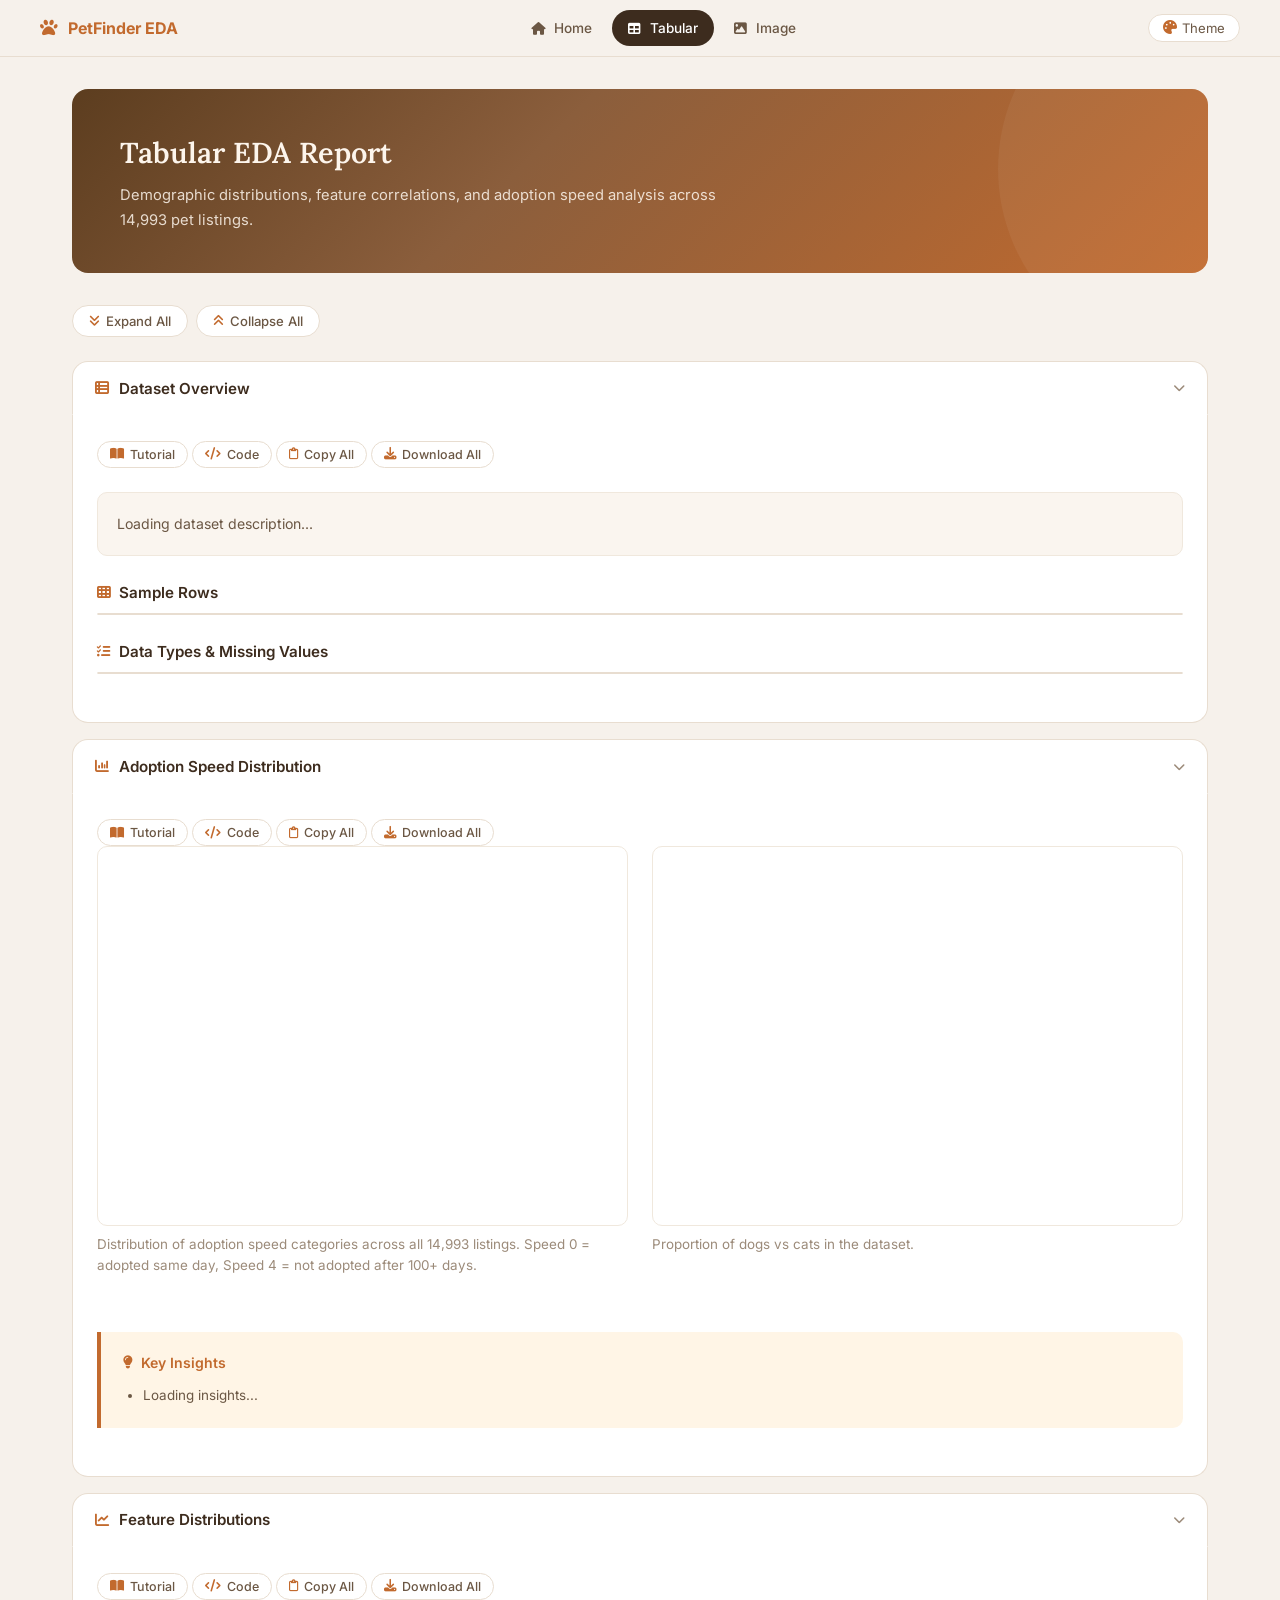
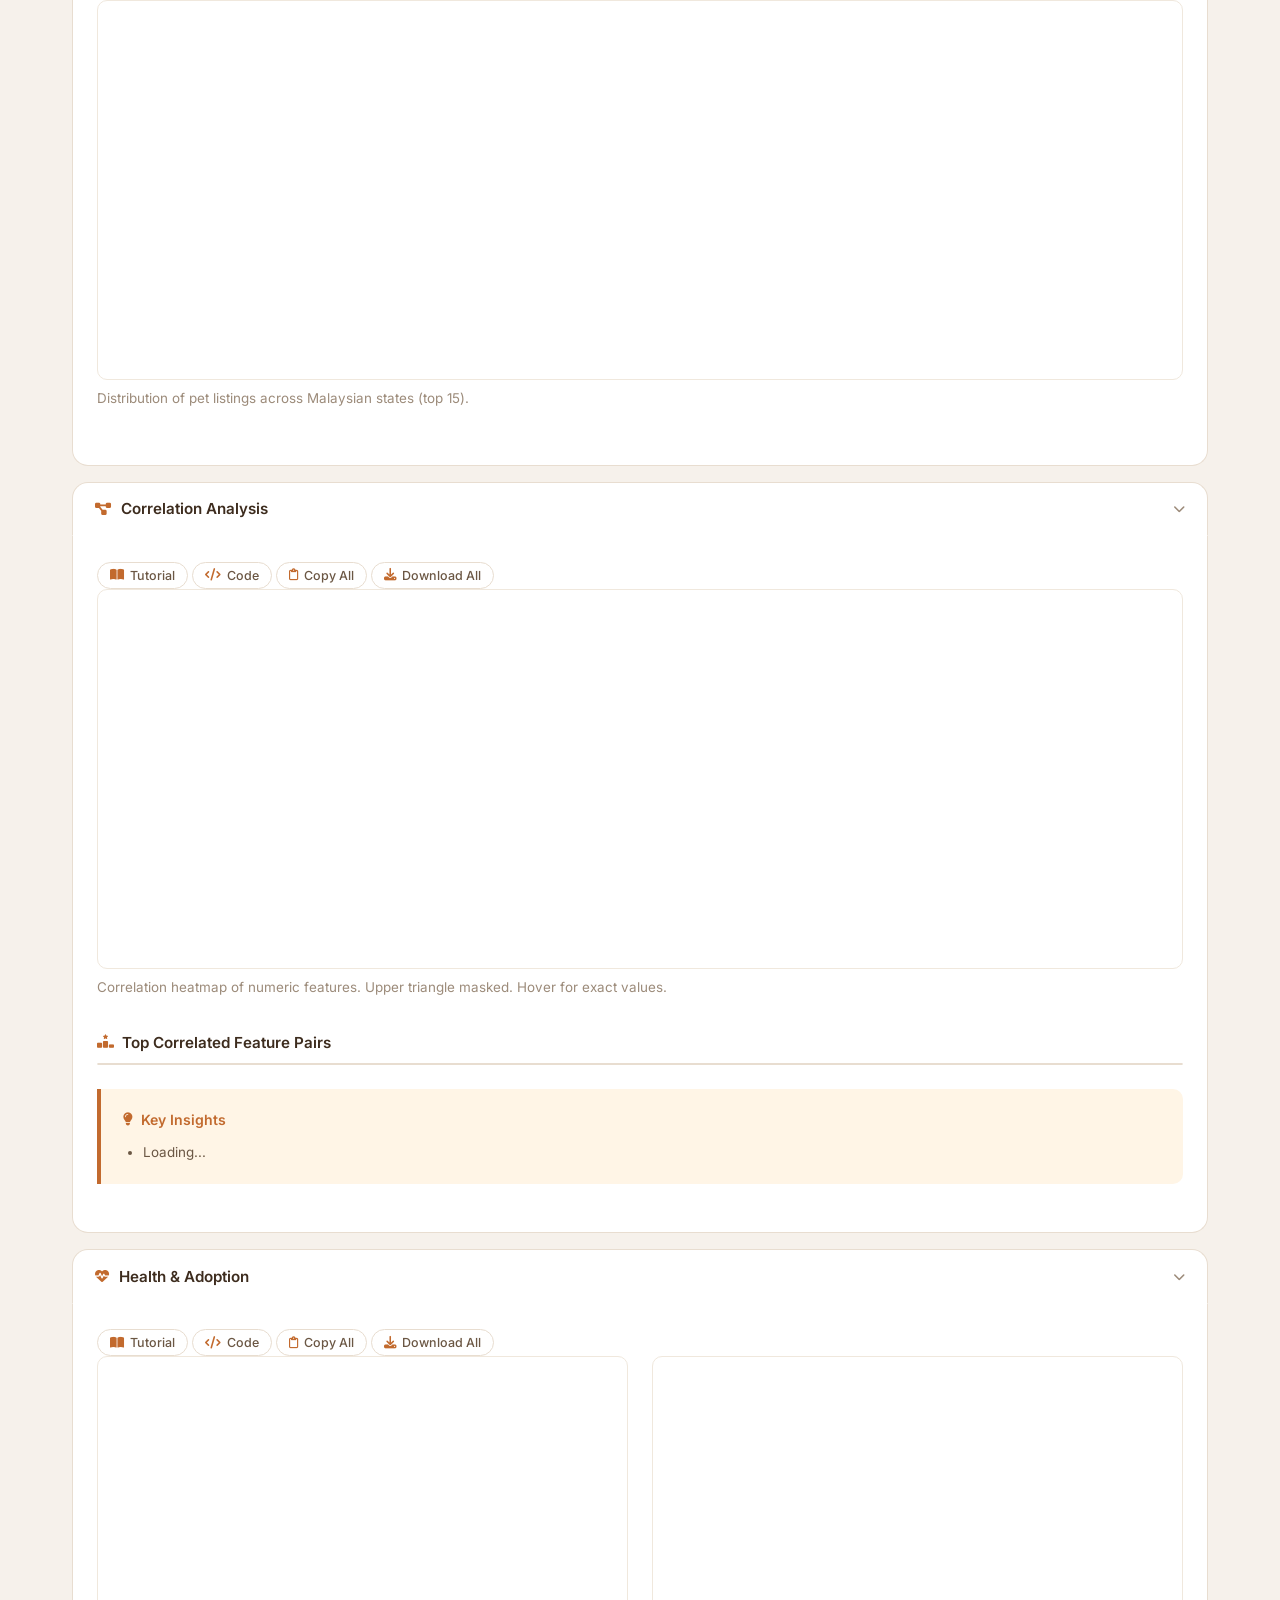
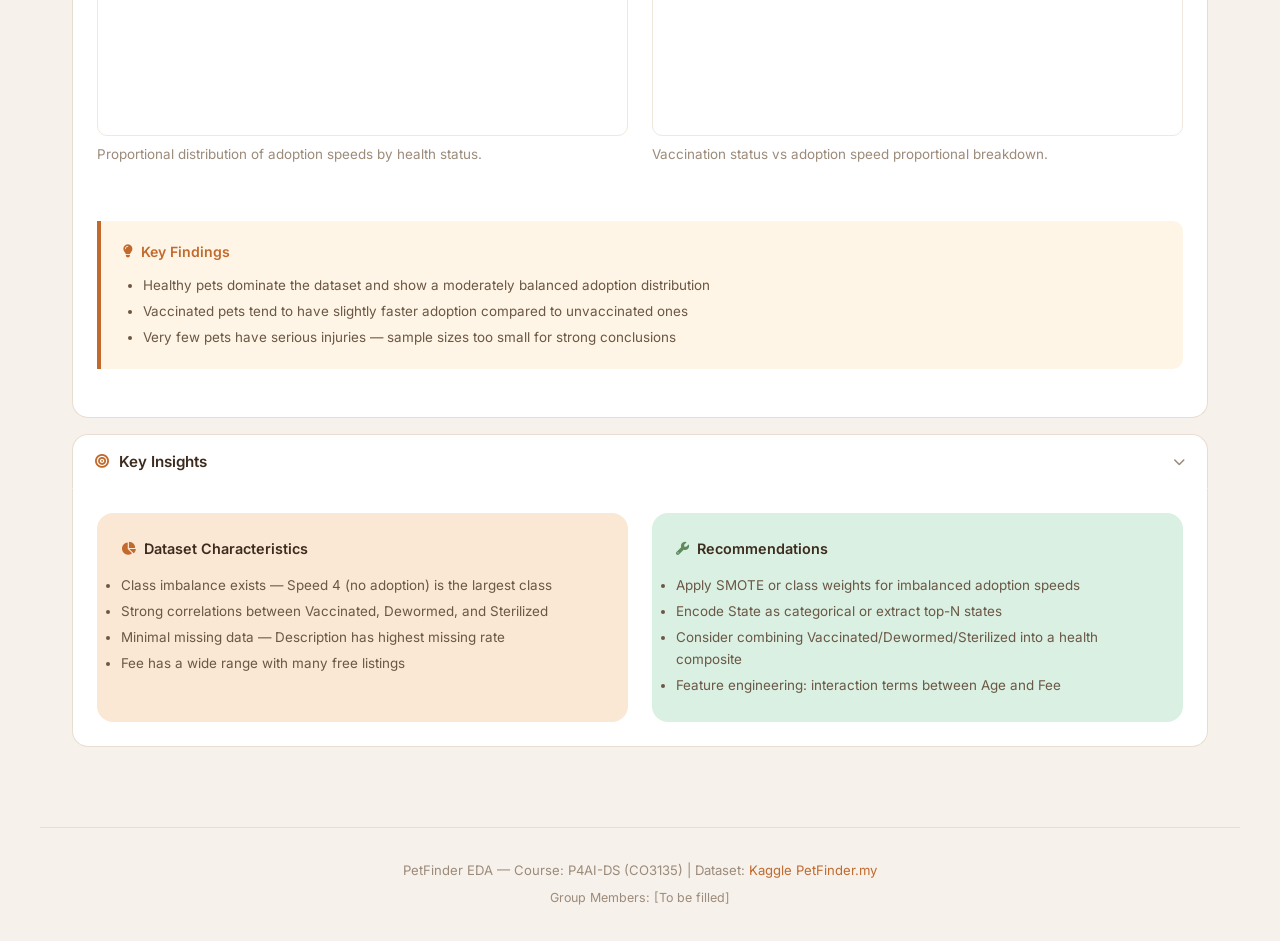
==== ui/tabular.html @ 9ffee549 "feat: build ui & eda images" ====
<!DOCTYPE html>
<html lang="en">
<head>
    <meta charset="UTF-8">
    <meta name="viewport" content="width=device-width, initial-scale=1.0">
    <title>Tabular EDA — PetFinder Analysis</title>
    <meta name="description" content="Tabular exploratory data analysis of PetFinder adoption prediction dataset.">
    <link rel="stylesheet" href="https://cdnjs.cloudflare.com/ajax/libs/font-awesome/6.5.1/css/all.min.css">
    <link rel="stylesheet" href="style.css">
    <script src="https://cdn.plot.ly/plotly-2.27.0.min.js"></script>
</head>
<body>

<nav class="site-nav"><div class="nav-inner">
    <a href="index.html" class="nav-brand"><i class="fa-solid fa-paw"></i> PetFinder EDA</a>
    <div class="nav-links">
        <a href="index.html"><i class="fa-solid fa-house"></i> Home</a>
        <a href="tabular.html"><i class="fa-solid fa-table"></i> Tabular</a>
        <a href="image.html"><i class="fa-solid fa-image"></i> Image</a>
    </div>
    <div class="nav-actions">
        <button class="theme-toggle" onclick="document.body.classList.toggle('dark')"><i class="fa-solid fa-palette"></i> Theme</button>
    </div>
</div></nav>

<div class="page-container">
    <section class="hero"><h1>Tabular EDA Report</h1><p>Demographic distributions, feature correlations, and adoption speed analysis across 14,993 pet listings.</p></section>
    <div class="page-controls">
        <button class="btn" onclick="expandAll()"><i class="fa-solid fa-angles-down"></i> Expand All</button>
        <button class="btn" onclick="collapseAll()"><i class="fa-solid fa-angles-up"></i> Collapse All</button>
    </div>

    <!-- S1: Dataset Overview -->
    <div class="eda-section" id="section-overview">
        <div class="section-header" onclick="toggleSection(this)">
            <h2><i class="fa-solid fa-table-list"></i> Dataset Overview</h2><span class="collapse-icon"><i class="fa-solid fa-chevron-down"></i></span>
        </div>
        <div class="section-body">
            <div class="section-toolbar">
                <button class="btn btn-sm" onclick="showTutorial(event,'overview')"><i class="fa-solid fa-book-open"></i> Tutorial</button>
                <button class="btn btn-sm" onclick="showCode(event,'overview')"><i class="fa-solid fa-code"></i> Code</button>
                <button class="btn btn-sm" onclick="copyAll(event,'section-overview')"><i class="fa-regular fa-clipboard"></i> Copy All</button>
                <button class="btn btn-sm" onclick="downloadAll(event,'section-overview')"><i class="fa-solid fa-download"></i> Download All</button>
            </div>
            <div id="overview-stats" class="stats-grid"></div>
            <div class="desc-box" id="overview-desc">Loading dataset description...</div>
            <h3 class="section-title-inline"><i class="fa-solid fa-table-cells"></i> Sample Rows</h3>
            <div class="data-table-wrap"><table class="data-table" id="sample-table"></table></div>
            <h3 class="section-title-inline"><i class="fa-solid fa-list-check"></i> Data Types &amp; Missing Values</h3>
            <div class="data-table-wrap"><table class="data-table" id="dtypes-table"></table></div>
        </div>
    </div>

    <!-- S2: Adoption Speed Distribution -->
    <div class="eda-section" id="section-adoption">
        <div class="section-header" onclick="toggleSection(this)">
            <h2><i class="fa-solid fa-chart-column"></i> Adoption Speed Distribution</h2><span class="collapse-icon"><i class="fa-solid fa-chevron-down"></i></span>
        </div>
        <div class="section-body">
            <div class="section-toolbar">
                <button class="btn btn-sm" onclick="showTutorial(event,'adoption')"><i class="fa-solid fa-book-open"></i> Tutorial</button>
                <button class="btn btn-sm" onclick="showCode(event,'adoption')"><i class="fa-solid fa-code"></i> Code</button>
                <button class="btn btn-sm" onclick="copyAll(event,'section-adoption')"><i class="fa-regular fa-clipboard"></i> Copy All</button>
                <button class="btn btn-sm" onclick="downloadAll(event,'section-adoption')"><i class="fa-solid fa-download"></i> Download All</button>
            </div>
            <div class="charts-row">
                <div class="chart-container"><div class="chart-box" id="chart-adoption-bar"></div>
                    <p class="chart-description">Distribution of adoption speed categories across all 14,993 listings. Speed 0 = adopted same day, Speed 4 = not adopted after 100+ days.</p></div>
                <div class="chart-container"><div class="chart-box" id="chart-type-pie"></div>
                    <p class="chart-description">Proportion of dogs vs cats in the dataset.</p></div>
            </div>
            <div class="balance-grid" id="balance-cards"></div>
            <div class="insight-box"><h4><i class="fa-solid fa-lightbulb"></i> Key Insights</h4>
                <ul id="adoption-insights"><li>Loading insights...</li></ul>
            </div>
        </div>
    </div>

    <!-- S3: Feature Distributions -->
    <div class="eda-section" id="section-features">
        <div class="section-header" onclick="toggleSection(this)">
            <h2><i class="fa-solid fa-chart-line"></i> Feature Distributions</h2><span class="collapse-icon"><i class="fa-solid fa-chevron-down"></i></span>
        </div>
        <div class="section-body">
            <div class="section-toolbar">
                <button class="btn btn-sm" onclick="showTutorial(event,'features')"><i class="fa-solid fa-book-open"></i> Tutorial</button>
                <button class="btn btn-sm" onclick="showCode(event,'features')"><i class="fa-solid fa-code"></i> Code</button>
                <button class="btn btn-sm" onclick="copyAll(event,'section-features')"><i class="fa-regular fa-clipboard"></i> Copy All</button>
                <button class="btn btn-sm" onclick="downloadAll(event,'section-features')"><i class="fa-solid fa-download"></i> Download All</button>
            </div>
            <div class="charts-row" id="demographics-charts"></div>
            <div class="charts-row" id="age-fee-charts"></div>
            <div class="chart-container"><div class="chart-box" id="chart-state"></div>
                <p class="chart-description">Distribution of pet listings across Malaysian states (top 15).</p></div>
        </div>
    </div>

    <!-- S4: Correlation Analysis -->
    <div class="eda-section" id="section-correlation">
        <div class="section-header" onclick="toggleSection(this)">
            <h2><i class="fa-solid fa-diagram-project"></i> Correlation Analysis</h2><span class="collapse-icon"><i class="fa-solid fa-chevron-down"></i></span>
        </div>
        <div class="section-body">
            <div class="section-toolbar">
                <button class="btn btn-sm" onclick="showTutorial(event,'correlation')"><i class="fa-solid fa-book-open"></i> Tutorial</button>
                <button class="btn btn-sm" onclick="showCode(event,'correlation')"><i class="fa-solid fa-code"></i> Code</button>
                <button class="btn btn-sm" onclick="copyAll(event,'section-correlation')"><i class="fa-regular fa-clipboard"></i> Copy All</button>
                <button class="btn btn-sm" onclick="downloadAll(event,'section-correlation')"><i class="fa-solid fa-download"></i> Download All</button>
            </div>
            <div class="chart-container"><div class="chart-box" id="chart-corr"></div>
                <p class="chart-description">Correlation heatmap of numeric features. Upper triangle masked. Hover for exact values.</p></div>
            <h3 class="section-title-inline"><i class="fa-solid fa-ranking-star"></i> Top Correlated Feature Pairs</h3>
            <div class="data-table-wrap"><table class="data-table" id="corr-pairs-table"></table></div>
            <div class="insight-box"><h4><i class="fa-solid fa-lightbulb"></i> Key Insights</h4>
                <ul id="corr-insights"><li>Loading...</li></ul>
            </div>
        </div>
    </div>

    <!-- S5: Health & Adoption -->
    <div class="eda-section" id="section-health">
        <div class="section-header" onclick="toggleSection(this)">
            <h2><i class="fa-solid fa-heart-pulse"></i> Health &amp; Adoption</h2><span class="collapse-icon"><i class="fa-solid fa-chevron-down"></i></span>
        </div>
        <div class="section-body">
            <div class="section-toolbar">
                <button class="btn btn-sm" onclick="showTutorial(event,'health')"><i class="fa-solid fa-book-open"></i> Tutorial</button>
                <button class="btn btn-sm" onclick="showCode(event,'health')"><i class="fa-solid fa-code"></i> Code</button>
                <button class="btn btn-sm" onclick="copyAll(event,'section-health')"><i class="fa-regular fa-clipboard"></i> Copy All</button>
                <button class="btn btn-sm" onclick="downloadAll(event,'section-health')"><i class="fa-solid fa-download"></i> Download All</button>
            </div>
            <div class="charts-row">
                <div class="chart-container"><div class="chart-box" id="chart-health"></div>
                    <p class="chart-description">Proportional distribution of adoption speeds by health status.</p></div>
                <div class="chart-container"><div class="chart-box" id="chart-vacc"></div>
                    <p class="chart-description">Vaccination status vs adoption speed proportional breakdown.</p></div>
            </div>
            <div class="insight-box"><h4><i class="fa-solid fa-lightbulb"></i> Key Findings</h4>
                <ul>
                    <li>Healthy pets dominate the dataset and show a moderately balanced adoption distribution</li>
                    <li>Vaccinated pets tend to have slightly faster adoption compared to unvaccinated ones</li>
                    <li>Very few pets have serious injuries — sample sizes too small for strong conclusions</li>
                </ul>
            </div>
        </div>
    </div>

    <!-- S6: Key Insights Summary -->
    <div class="eda-section" id="section-tab-summary">
        <div class="section-header" onclick="toggleSection(this)">
            <h2><i class="fa-solid fa-bullseye"></i> Key Insights</h2><span class="collapse-icon"><i class="fa-solid fa-chevron-down"></i></span>
        </div>
        <div class="section-body">
            <div class="summary-grid">
                <div class="summary-card">
                    <h4><i class="fa-solid fa-chart-pie"></i> Dataset Characteristics</h4>
                    <ul>
                        <li>Class imbalance exists — Speed 4 (no adoption) is the largest class</li>
                        <li>Strong correlations between Vaccinated, Dewormed, and Sterilized</li>
                        <li>Minimal missing data — Description has highest missing rate</li>
                        <li>Fee has a wide range with many free listings</li>
                    </ul>
                </div>
                <div class="summary-card green">
                    <h4><i class="fa-solid fa-wrench"></i> Recommendations</h4>
                    <ul>
                        <li>Apply SMOTE or class weights for imbalanced adoption speeds</li>
                        <li>Encode State as categorical or extract top-N states</li>
                        <li>Consider combining Vaccinated/Dewormed/Sterilized into a health composite</li>
                        <li>Feature engineering: interaction terms between Age and Fee</li>
                    </ul>
                </div>
            </div>
        </div>
    </div>
</div>

<footer class="site-footer">
    <p>PetFinder EDA — Course: P4AI-DS (CO3135) | Dataset: <a href="https://www.kaggle.com/c/petfinder-adoption-prediction" target="_blank">Kaggle PetFinder.my</a></p>
    <p class="footer-members">Group Members: [To be filled]</p>
</footer>

<script src="script.js"></script>
<script src="tabular.js"></script>
</body>
</html>
---- ui/style.css ----
/* ═══════════════════════════════════════════════════════ */
/*  P4AI-DS EDA Dashboard — Pastel Scientific Theme        */
/*  Inspired by modern education UI · Soft · Warm          */
/* ═══════════════════════════════════════════════════════ */

@import url('https://fonts.googleapis.com/css2?family=Inter:wght@300;400;500;600;700&family=JetBrains+Mono:wght@400;500&family=Lora:ital,wght@0,400;0,600;1,400&display=swap');

:root {
    /* Pastel cards (from reference) */
    --card-pink: #F8E4E4;
    --card-peach: #FAE8D4;
    --card-mint: #D9F0E3;
    --card-lavender: #E5E0F5;
    --card-cream: #FFF5E6;
    --card-sky: #DDE9F6;

    /* Primary warm accent */
    --primary: #C26A2E;
    --primary-light: #D98A4E;
    --primary-pale: #F2DCC8;
    --primary-dark: #9E5420;

    /* Accent tones */
    --accent-green: #5E8A5C;
    --accent-rose: #C7727A;
    --accent-amber: #B8942F;
    --accent-blue: #6886A5;

    /* Surfaces */
    --bg: #F6F1EB;
    --surface: #FFFFFF;
    --surface-warm: #FAF5EF;
    --border: #E8DDD0;
    --border-light: #F0E8DD;

    /* Text */
    --text: #3D2C1E;
    --text-secondary: #6B5744;
    --text-muted: #9C8B7A;

    /* Shadows */
    --shadow-sm: 0 1px 3px rgba(61,44,30,0.05);
    --shadow-md: 0 4px 12px rgba(61,44,30,0.07);
    --shadow-lg: 0 12px 28px rgba(61,44,30,0.10);

    /* Misc */
    --radius: 16px;
    --radius-sm: 10px;
    --font-sans: 'Inter', -apple-system, BlinkMacSystemFont, sans-serif;
    --font-serif: 'Lora', Georgia, 'Times New Roman', serif;
    --font-mono: 'JetBrains Mono', 'Fira Code', monospace;
    --transition: 0.25s cubic-bezier(0.4, 0, 0.2, 1);
}

*, *::before, *::after { box-sizing: border-box; margin: 0; padding: 0; }
html { scroll-behavior: smooth; }
body {
    font-family: var(--font-sans);
    background: var(--bg);
    color: var(--text);
    line-height: 1.65;
    -webkit-font-smoothing: antialiased;
}

/* ── Nav ─────────────────────────────────────────────── */
.site-nav {
    position: sticky; top: 0; z-index: 100;
    background: rgba(246,241,235,0.92);
    backdrop-filter: blur(14px);
    border-bottom: 1px solid var(--border);
    padding: 0 2rem;
}
.nav-inner {
    max-width: 1200px; margin: 0 auto;
    display: flex; align-items: center; justify-content: space-between;
    height: 56px;
}
.nav-brand {
    display: flex; align-items: center; gap: 10px;
    font-weight: 700; font-size: 1rem; color: var(--primary);
    text-decoration: none;
}
.nav-brand i { font-size: 1.1rem; }
.nav-links { display: flex; gap: 4px; }
.nav-links a {
    padding: 7px 16px; border-radius: 24px;
    text-decoration: none; font-weight: 500; font-size: 0.85rem;
    color: var(--text-secondary); transition: var(--transition);
}
.nav-links a:hover { background: var(--surface-warm); color: var(--primary); }
.nav-links a.active { background: var(--text); color: #fff; }
.nav-links a i { margin-right: 5px; font-size: 0.8rem; }
.nav-actions { display: flex; gap: 8px; }

.theme-toggle {
    background: var(--surface); border: 1px solid var(--border);
    border-radius: 24px; padding: 5px 14px;
    cursor: pointer; font-size: 0.82rem; font-family: var(--font-sans);
    color: var(--text-secondary); transition: var(--transition);
    display: inline-flex; align-items: center; gap: 5px;
}
.theme-toggle:hover { border-color: var(--primary); color: var(--primary); }
.theme-toggle i { color: var(--primary); font-size: 0.85rem; }

/* ── Page ────────────────────────────────────────────── */
.page-container { max-width: 1200px; margin: 0 auto; padding: 2rem; }

/* ── Hero ────────────────────────────────────────────── */
.hero {
    background: linear-gradient(135deg, #5C3D1F 0%, #8B5E3C 40%, #C26A2E 100%);
    border-radius: var(--radius);
    padding: 2.5rem 3rem;
    color: #FDF5EC;
    margin-bottom: 2rem;
    position: relative; overflow: hidden;
}
.hero::before {
    content: ''; position: absolute; top: -60%; right: -15%;
    width: 380px; height: 380px; border-radius: 50%;
    background: rgba(255,255,255,0.05);
}
.hero h1 {
    font-family: var(--font-serif); font-size: 1.8rem; font-weight: 600;
    margin-bottom: 0.4rem; position: relative; z-index: 1;
}
.hero p {
    font-size: 0.92rem; opacity: 0.85; max-width: 640px;
    position: relative; z-index: 1; line-height: 1.7;
}

/* ── Controls ────────────────────────────────────────── */
.page-controls { display: flex; gap: 8px; margin-bottom: 1.5rem; flex-wrap: wrap; }
.btn {
    display: inline-flex; align-items: center; gap: 6px;
    padding: 7px 16px; border-radius: 24px;
    border: 1px solid var(--border); background: var(--surface);
    font-family: var(--font-sans); font-size: 0.82rem; font-weight: 500;
    color: var(--text-secondary); cursor: pointer; transition: var(--transition);
}
.btn:hover { border-color: var(--primary); color: var(--primary); }
.btn i { font-size: 0.78rem; color: var(--primary); }
.btn-sm { padding: 5px 12px; font-size: 0.78rem; }

/* ── Stat Cards (pastel) ─────────────────────────────── */
.stats-grid {
    display: grid;
    grid-template-columns: repeat(auto-fit, minmax(200px, 1fr));
    gap: 1rem; margin-bottom: 1.5rem;
}
.stat-card {
    border-radius: var(--radius); padding: 1.4rem;
    position: relative; overflow: hidden;
    border: 1px solid transparent;
}
.stat-card .stat-label { font-size: 0.78rem; font-weight: 600; margin-bottom: 4px; opacity: 0.7; }
.stat-card .stat-value { font-size: 1.55rem; font-weight: 700; font-family: var(--font-mono); }
.stat-card .stat-sub { font-size: 0.75rem; opacity: 0.6; margin-top: 3px; }

.stat-orange  { background: var(--card-peach); color: #7A4A1E; }
.stat-brown   { background: var(--card-pink); color: #6B3434; }
.stat-green   { background: var(--card-mint); color: #2D5A2B; }
.stat-amber   { background: var(--card-cream); color: #6B5A1E; }
.stat-blue    { background: var(--card-sky); color: #2D4A6B; }
.stat-red     { background: var(--card-pink); color: #6B3434; }

/* ── Collapsible Sections ────────────────────────────── */
.eda-section { margin-bottom: 1rem; }
.section-header {
    background: var(--surface);
    border: 1px solid var(--border);
    color: var(--text);
    padding: 0.85rem 1.4rem;
    border-radius: var(--radius);
    cursor: pointer;
    display: flex; align-items: center; justify-content: space-between;
    user-select: none; transition: var(--transition);
}
.section-header:hover { box-shadow: var(--shadow-sm); }
.section-header:not(.collapsed) {
    border-radius: var(--radius) var(--radius) 0 0;
    border-bottom-color: transparent;
}
.section-header h2 {
    font-family: var(--font-sans); font-size: 0.95rem; font-weight: 600;
    display: flex; align-items: center; gap: 10px;
}
.section-header h2 i { font-size: 0.88rem; color: var(--primary); }
.collapse-icon { font-size: 0.75rem; color: var(--text-muted); transition: transform 0.3s ease; }
.section-header.collapsed .collapse-icon { transform: rotate(-90deg); }

.section-body {
    background: var(--surface);
    border: 1px solid var(--border);
    border-top: none;
    border-radius: 0 0 var(--radius) var(--radius);
    padding: 1.5rem;
}
.section-body.collapsed { display: none; }

/* ── Chart Containers ────────────────────────────────── */
.chart-container { margin-bottom: 1.5rem; }
.chart-box {
    background: var(--surface); border: 1px solid var(--border-light);
    border-radius: var(--radius-sm); padding: 0.5rem;
    min-height: 380px; overflow: visible;
}
.chart-description {
    font-size: 0.84rem; color: var(--text-muted);
    padding: 0.5rem 0; line-height: 1.55;
}
.charts-row {
    display: grid;
    grid-template-columns: repeat(auto-fit, minmax(380px, 1fr));
    gap: 1.5rem;
}

/* ── Cards ───────────────────────────────────────────── */
.reports-grid {
    display: grid;
    grid-template-columns: repeat(auto-fit, minmax(340px, 1fr));
    gap: 1.5rem; margin-bottom: 2rem;
}
.report-card {
    background: var(--surface); border: 1px solid var(--border);
    border-radius: var(--radius); padding: 1.8rem;
    box-shadow: var(--shadow-sm); transition: var(--transition);
    display: flex; flex-direction: column;
}
.report-card:hover { box-shadow: var(--shadow-lg); transform: translateY(-2px); }
.report-card .badge {
    display: inline-flex; align-items: center; gap: 5px;
    padding: 4px 12px; border-radius: 20px;
    font-size: 0.73rem; font-weight: 600;
    margin-bottom: 0.75rem; width: fit-content;
}
.badge-tabular { background: var(--card-peach); color: #7A4A1E; }
.badge-image { background: var(--card-mint); color: #2D5A2B; }
.report-card h3 { font-family: var(--font-serif); font-size: 1.1rem; margin-bottom: 0.5rem; }
.report-card p { color: var(--text-secondary); font-size: 0.86rem; margin-bottom: 1rem; flex: 1; }
.report-card ul { list-style: none; margin-bottom: 1.5rem; padding: 0; }
.report-card li { padding: 3px 0; font-size: 0.82rem; color: var(--text-secondary); }
.report-card li::before { content: '\f00c'; font-family: 'Font Awesome 6 Free'; font-weight: 900; margin-right: 8px; color: var(--accent-green); font-size: 0.72rem; }
.btn-report {
    display: inline-flex; align-items: center; gap: 6px;
    padding: 9px 20px; border: none; border-radius: 24px;
    background: var(--text); color: #fff;
    font-family: var(--font-sans); font-weight: 600; font-size: 0.86rem;
    cursor: pointer; transition: var(--transition); text-decoration:none; width:fit-content;
}
.btn-report:hover { background: var(--primary); transform: translateX(3px); }
.btn-report i { font-size: 0.8rem; }

/* ── Insight Box ─────────────────────────────────────── */
.insight-box {
    background: var(--card-cream);
    border-left: 4px solid var(--primary);
    border-radius: 0 var(--radius-sm) var(--radius-sm) 0;
    padding: 1.2rem 1.4rem;
    margin: 1.5rem 0;
}
.insight-box h4 {
    font-size: 0.88rem; font-weight: 600;
    color: var(--primary); margin-bottom: 0.5rem;
    display: flex; align-items: center; gap: 8px;
}
.insight-box h4 i { font-size: 0.82rem; }
.insight-box ul { padding-left: 1.2rem; }
.insight-box li { font-size: 0.84rem; color: var(--text-secondary); padding: 2px 0; }

/* ── Desc Box ────────────────────────────────────────── */
.desc-box {
    background: var(--surface-warm); border-radius: var(--radius-sm);
    padding: 1.2rem; margin-bottom: 1.5rem;
    font-size: 0.88rem; color: var(--text-secondary); line-height: 1.7;
    border: 1px solid var(--border-light);
}

/* ── Tables ──────────────────────────────────────────── */
.data-table-wrap {
    overflow-x: auto; margin-bottom: 1.5rem;
    border-radius: var(--radius-sm); border: 1px solid var(--border);
}
.data-table { width: 100%; border-collapse: collapse; font-size: 0.82rem; }
.data-table th {
    background: var(--surface-warm); padding: 9px 13px;
    text-align: left; font-weight: 600; color: var(--text-secondary);
    border-bottom: 2px solid var(--border); white-space: nowrap;
}
.data-table td { padding: 7px 13px; border-bottom: 1px solid var(--border-light); }
.data-table tr:hover td { background: var(--surface-warm); }
.data-table .num { font-family: var(--font-mono); text-align: right; }

/* ── Balance Cards ───────────────────────────────────── */
.balance-grid {
    display: grid; grid-template-columns: repeat(auto-fit, minmax(170px, 1fr));
    gap: 0.8rem; margin-bottom: 1.5rem;
}
.balance-card {
    background: var(--surface-warm); border: 1px solid var(--border);
    border-radius: var(--radius-sm); padding: 1rem; text-align: center;
}
.balance-card .label { font-size: 0.78rem; color: var(--text-muted); margin-bottom: 3px; }
.balance-card .value { font-size: 1.15rem; font-weight: 700; font-family: var(--font-mono); }
.balance-card .warning { color: var(--accent-rose); }

/* ── Image Gallery ───────────────────────────────────── */
.gallery-controls {
    display: flex; gap: 8px; margin-bottom: 1rem; flex-wrap: wrap; align-items: center;
}
.gallery-tabs {
    display: flex; gap: 4px; flex-wrap: wrap;
}
.gallery-tab {
    padding: 6px 16px; border-radius: 24px;
    border: 1px solid var(--border); background: var(--surface);
    font-family: var(--font-sans); font-size: 0.82rem; font-weight: 500;
    color: var(--text-secondary); cursor: pointer; transition: var(--transition);
}
.gallery-tab:hover { border-color: var(--primary); color: var(--primary); }
.gallery-tab.active { background: var(--text); color: #fff; border-color: var(--text); }
.gallery-tab.type-tab.active { background: var(--primary); border-color: var(--primary); }

.gallery-limit {
    margin-left: auto; display: flex; gap: 4px; align-items: center;
    font-size: 0.82rem; color: var(--text-muted);
}
.gallery-limit select {
    padding: 5px 10px; border-radius: 8px; border: 1px solid var(--border);
    font-family: var(--font-sans); font-size: 0.82rem; background: var(--surface);
    cursor: pointer;
}

.image-grid {
    display: grid; grid-template-columns: repeat(auto-fill, minmax(135px, 1fr));
    gap: 8px; margin-bottom: 1.5rem;
}
.image-grid > div { position: relative; }
.image-grid img {
    width: 100%; height: 135px; object-fit: cover;
    border-radius: var(--radius-sm); border: 1px solid var(--border);
    transition: var(--transition);
}
.image-grid img:hover { transform: scale(1.03); box-shadow: var(--shadow-md); }
.image-grid .img-label {
    font-size: 0.7rem; text-align: center; color: var(--text-muted);
    margin-top: 3px; white-space: nowrap; overflow: hidden; text-overflow: ellipsis;
}
.image-grid .speed-badge {
    position: absolute; top: 6px; right: 6px;
    padding: 2px 7px; border-radius: 10px;
    font-size: 0.65rem; font-weight: 600; color: #fff;
}
.speed-0 { background: #009ADE; }
.speed-1 { background: #00CD6C; }
.speed-2 { background: #FFC61E; color: #3D2C1E; }
.speed-3 { background: #F28522; }
.speed-4 { background: #FF1F5B; }

/* Color Swatches */
.color-swatch { width: 28px; height: 28px; border-radius: 6px; border: 1px solid var(--border); }
.speed-row-label {
    font-weight: 600; font-size: 0.85rem;
    padding: 5px 0; color: var(--text);
    border-bottom: 1px solid var(--border-light);
    margin-bottom: 6px;
}

/* ── About Box ───────────────────────────────────────── */
.about-box {
    background: var(--surface); border: 1px solid var(--border);
    border-radius: var(--radius); padding: 1.8rem;
    margin-bottom: 2rem; box-shadow: var(--shadow-sm);
}
.about-box h2 {
    font-family: var(--font-serif); font-size: 1.15rem;
    margin-bottom: 0.5rem; color: var(--text);
    display: flex; align-items: center; gap: 8px;
}
.about-box h2 i { color: var(--primary); font-size: 1rem; }
.about-box p { color: var(--text-secondary); line-height: 1.7; font-size: 0.9rem; }

/* ── Summary Cards ───────────────────────────────────── */
.summary-grid {
    display: grid; grid-template-columns: repeat(auto-fit, minmax(280px, 1fr));
    gap: 1.5rem;
}
.summary-card {
    background: var(--card-peach); border: none;
    border-radius: var(--radius); padding: 1.5rem;
}
.summary-card.green { background: var(--card-mint); }
.summary-card h4 {
    font-size: 0.9rem; font-weight: 600;
    margin-bottom: 0.7rem; color: var(--text);
    display: flex; align-items: center; gap: 8px;
}
.summary-card h4 i { color: var(--primary); font-size: 0.82rem; }
.summary-card.green h4 i { color: var(--accent-green); }
.summary-card li { font-size: 0.84rem; color: var(--text-secondary); padding: 2px 0; }

.section-title-inline {
    font-family: var(--font-sans); font-size: 0.95rem; font-weight: 600;
    margin: 1rem 0 0.5rem; color: var(--text);
    display: flex; align-items: center; gap: 8px;
}
.section-title-inline i { color: var(--primary); font-size: 0.85rem; }

/* ── Footer ──────────────────────────────────────────── */
.site-footer {
    max-width: 1200px; margin: 2rem auto 0; padding: 2rem;
    border-top: 1px solid var(--border); text-align: center;
    font-size: 0.82rem; color: var(--text-muted);
}
.site-footer a { color: var(--primary); text-decoration: none; }
.footer-members { margin-top: 0.4rem; font-size: 0.78rem; }

/* ── Modal ───────────────────────────────────────────── */
.modal-overlay {
    display: none; position: fixed; inset: 0;
    background: rgba(61,44,30,0.45); z-index: 200;
    align-items: center; justify-content: center;
}
.modal-overlay.active { display: flex; }
.modal-content {
    background: var(--surface); border-radius: var(--radius);
    padding: 2rem; max-width: 700px; width: 90%;
    max-height: 80vh; overflow-y: auto; box-shadow: var(--shadow-lg);
}
.modal-content h3 { font-family: var(--font-serif); margin-bottom: 1rem; }
.modal-close {
    float: right; background: none; border: none;
    font-size: 1.4rem; cursor: pointer; color: var(--text-muted);
}

/* ── Plotly overrides ────────────────────────────────── */
.js-plotly-plot .plotly .modebar { top: 4px !important; right: 4px !important; }

/* ── Responsive ──────────────────────────────────────── */
@media (max-width: 768px) {
    .page-container { padding: 1rem; }
    .hero { padding: 2rem 1.5rem; }
    .hero h1 { font-size: 1.3rem; }
    .charts-row { grid-template-columns: 1fr; }
    .reports-grid { grid-template-columns: 1fr; }
    .stats-grid { grid-template-columns: repeat(2, 1fr); }
    .nav-links { display: none; }
}

/* ── Animations ──────────────────────────────────────── */
@keyframes fadeInUp {
    from { opacity: 0; transform: translateY(10px); }
    to { opacity: 1; transform: translateY(0); }
}
.eda-section { animation: fadeInUp 0.3s ease forwards; }
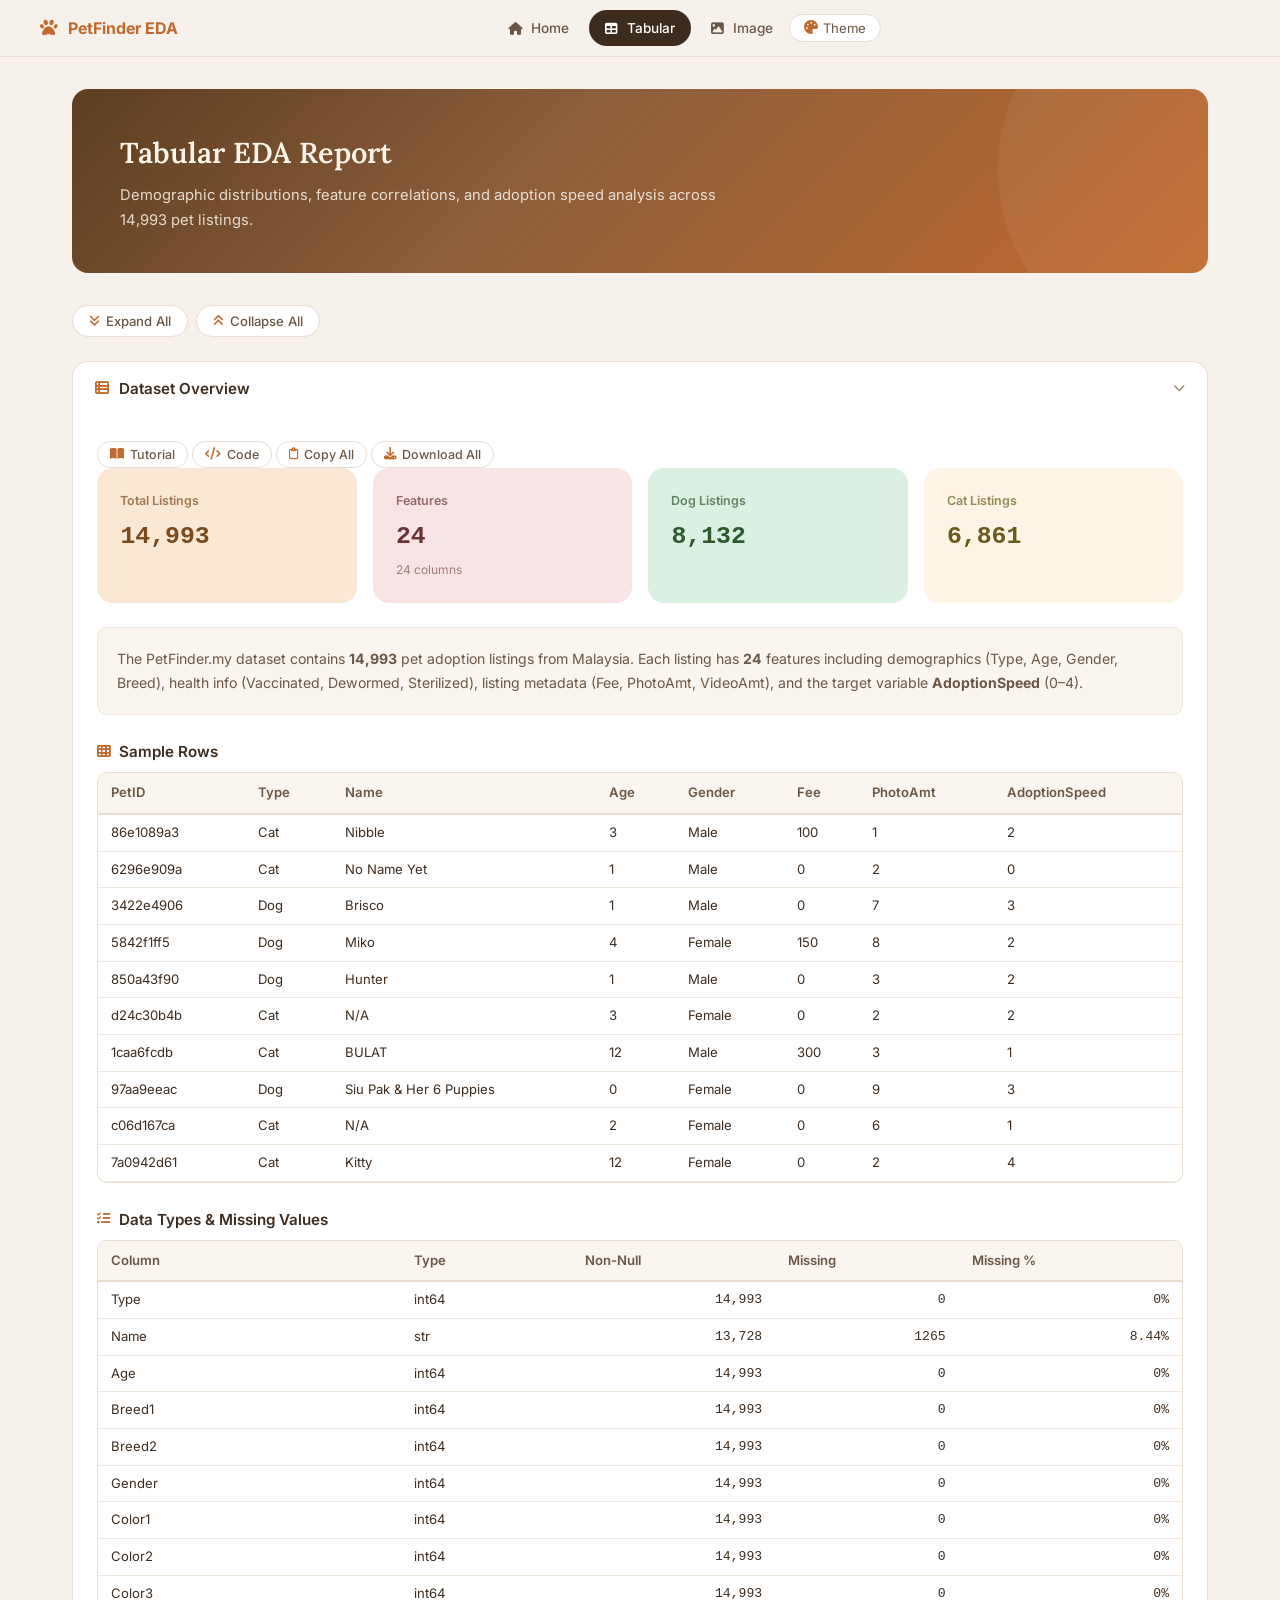
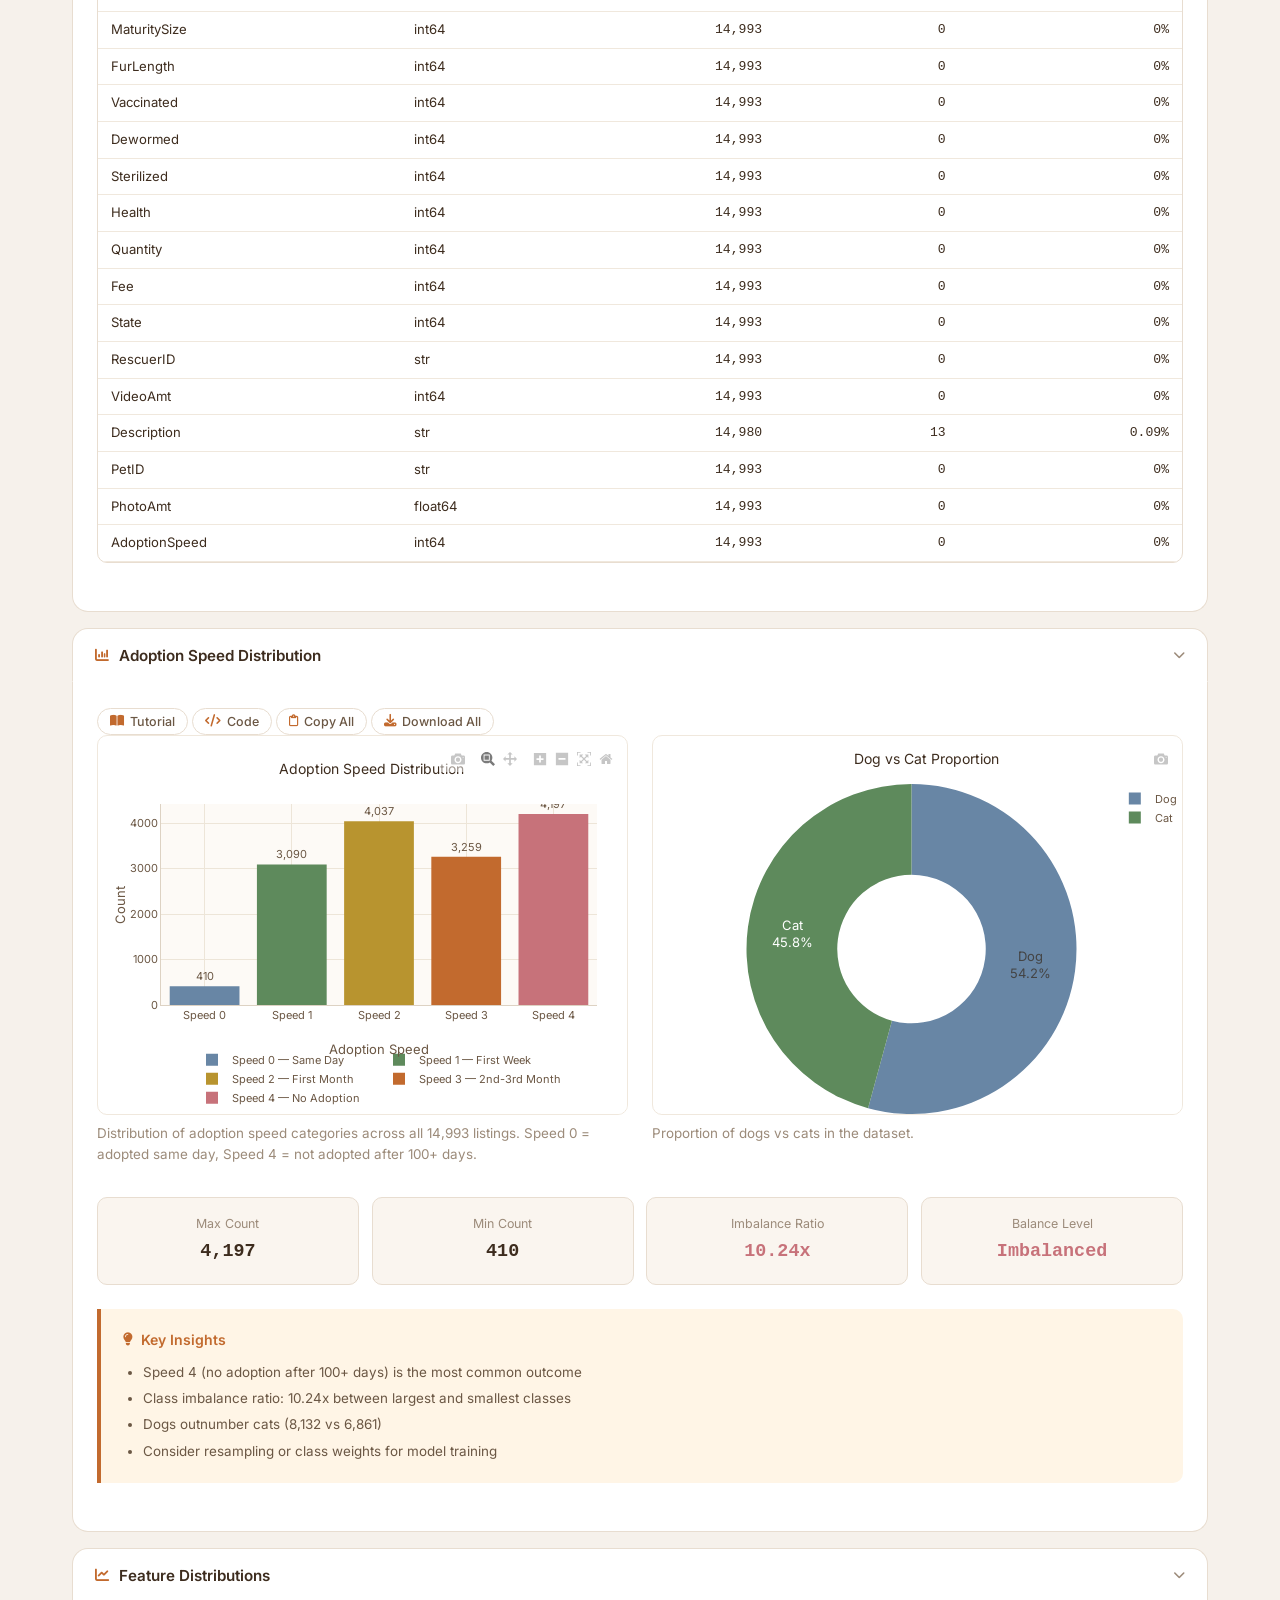
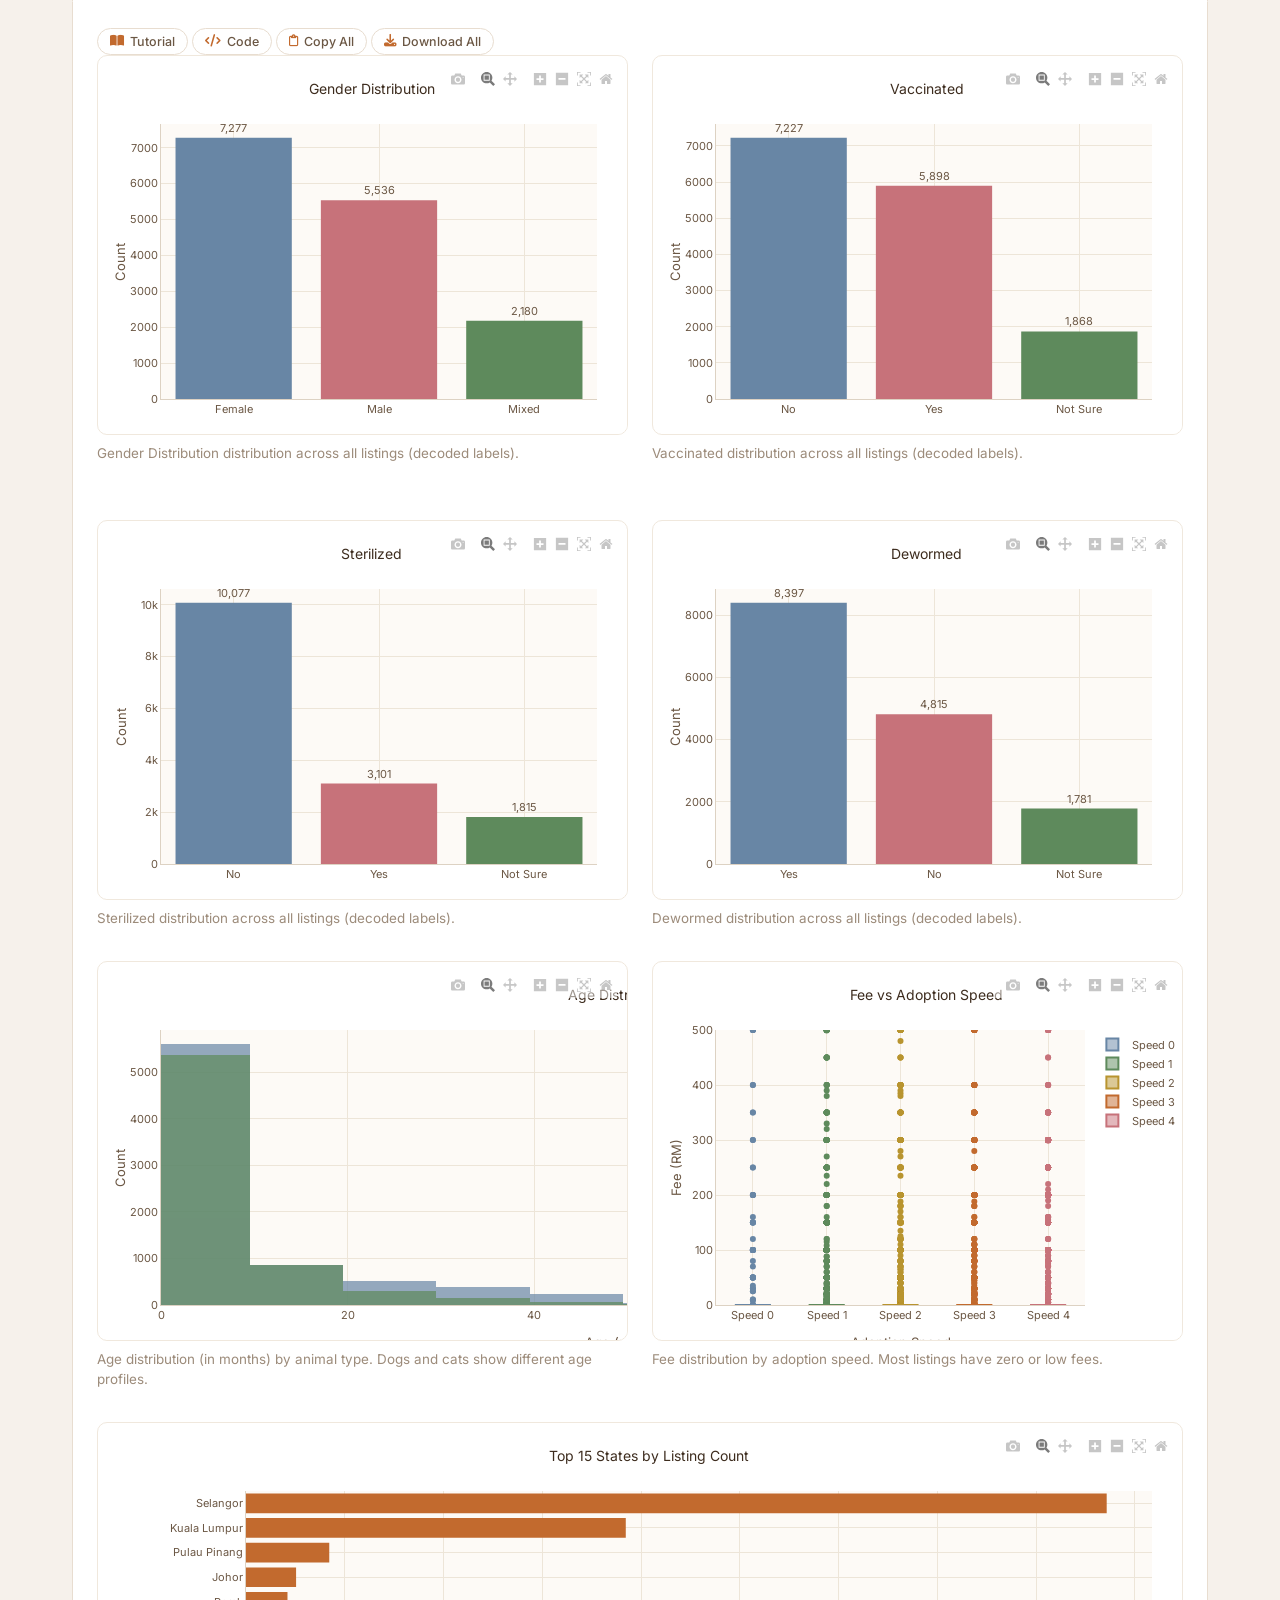
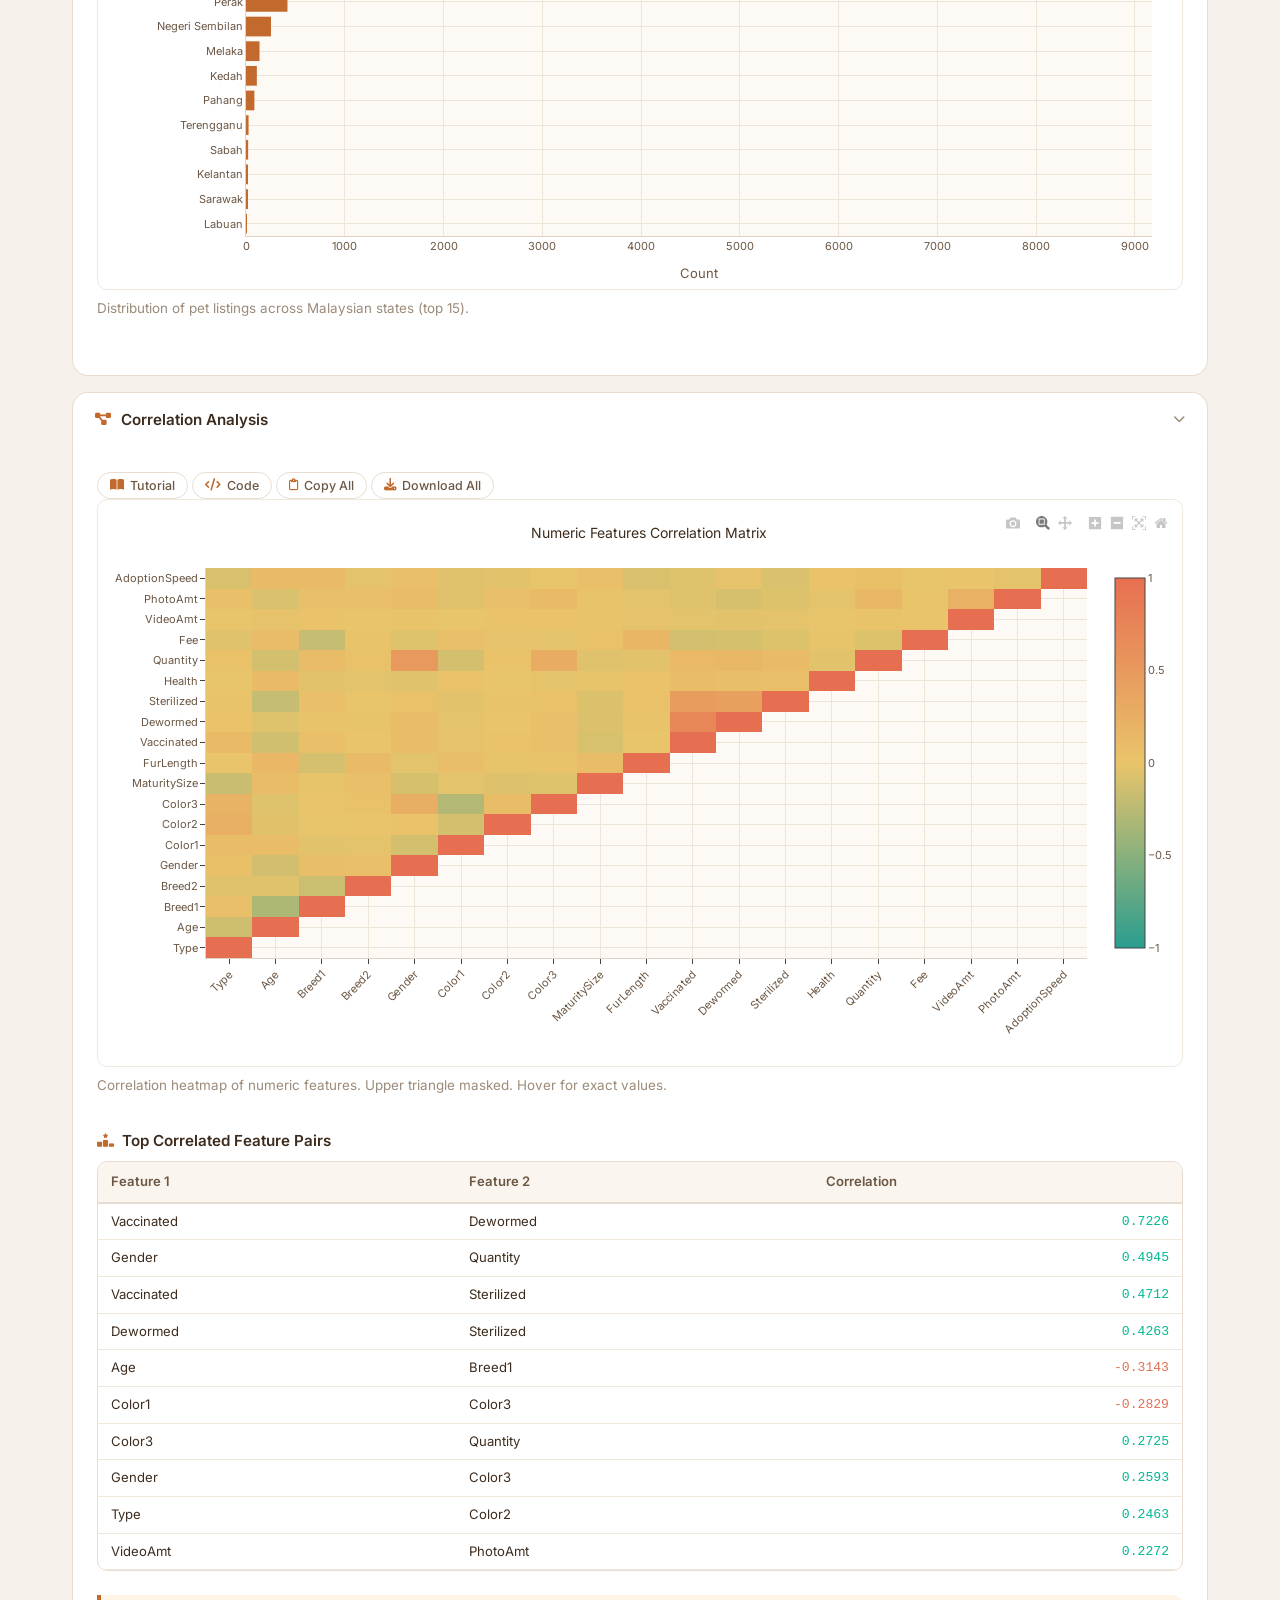
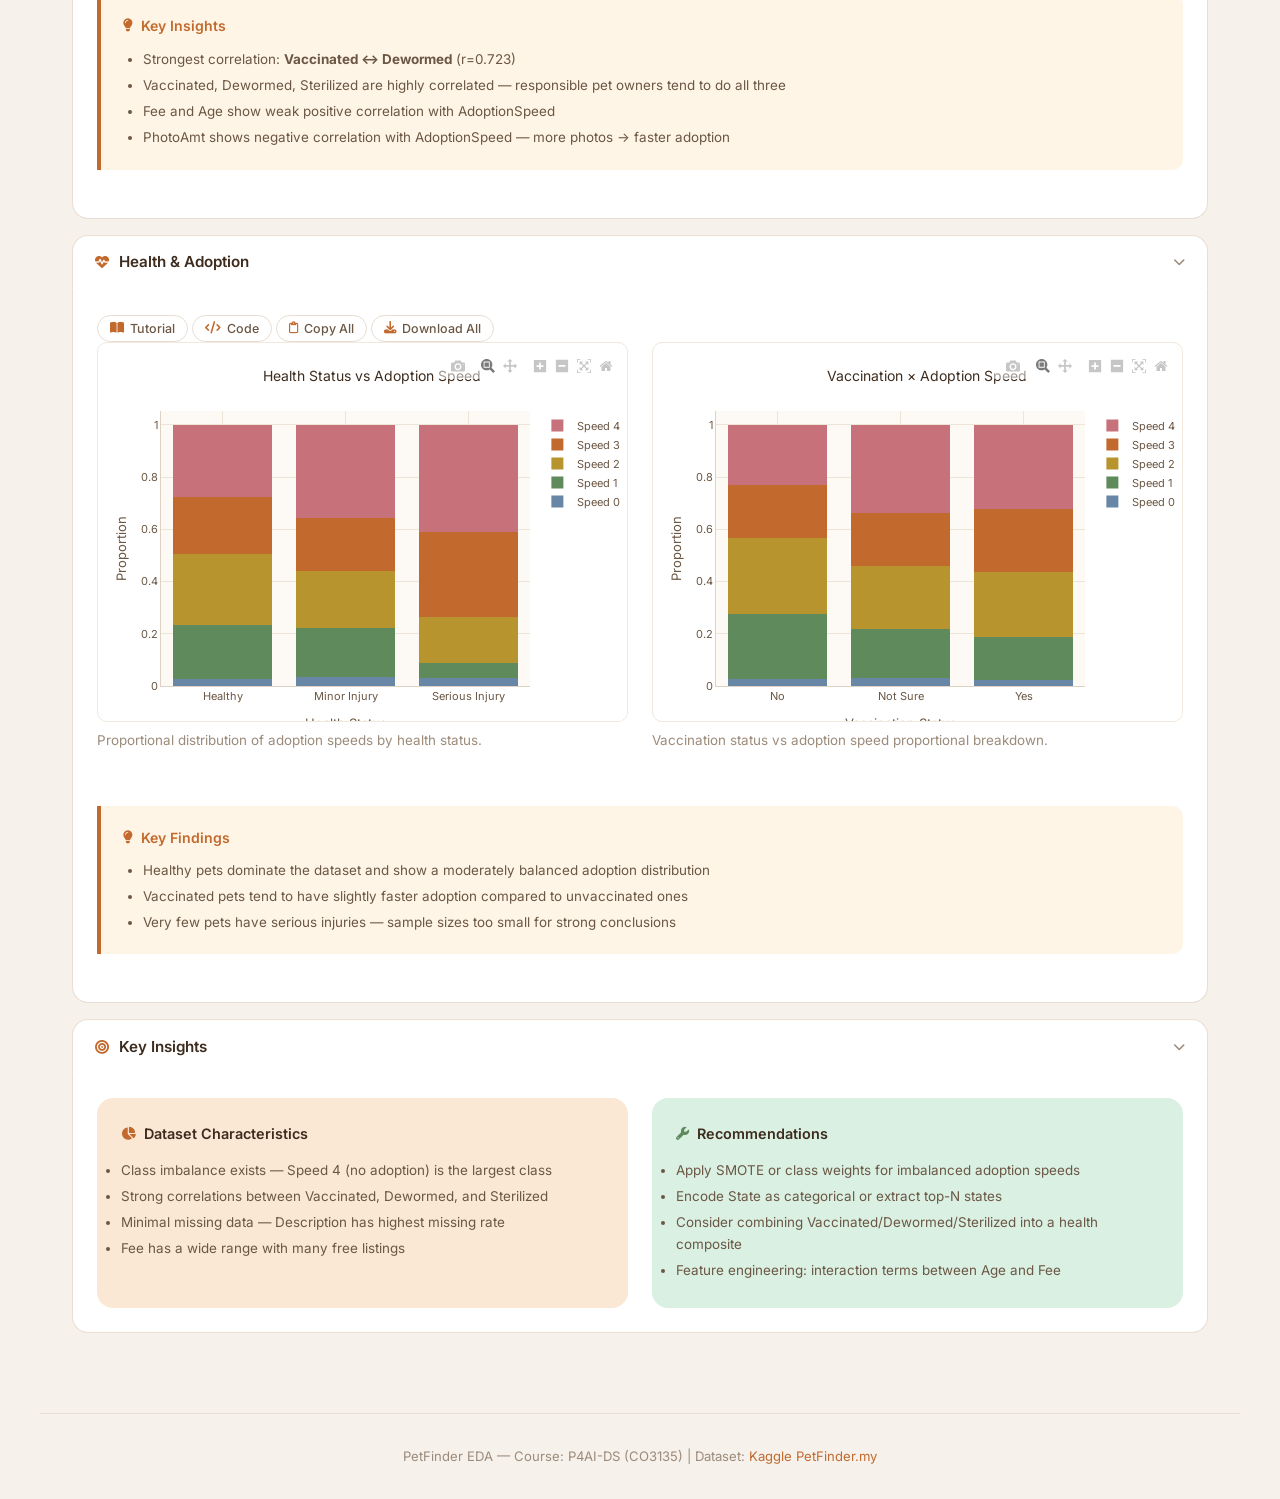
==== commit bac42a84: "add assets and ui for github pages" ====
--- a/ui/tabular.html
+++ b/ui/tabular.html
@@ -177,7 +177,6 @@
 
 <footer class="site-footer">
     <p>PetFinder EDA — Course: P4AI-DS (CO3135) | Dataset: <a href="https://www.kaggle.com/c/petfinder-adoption-prediction" target="_blank">Kaggle PetFinder.my</a></p>
-    <p class="footer-members">Group Members: [To be filled]</p>
 </footer>
 
 <script src="script.js"></script>
--- a/ui/style.css
+++ b/ui/style.css
@@ -72,7 +72,8 @@
 }
 .nav-inner {
     max-width: 1200px; margin: 0 auto;
-    display: flex; align-items: center; justify-content: space-between;
+    display: grid; align-items: center;
+    grid-template-columns: 1fr auto 1fr;
     height: 56px;
 }
 .nav-brand {
@@ -81,7 +82,7 @@
     text-decoration: none;
 }
 .nav-brand i { font-size: 1.1rem; }
-.nav-links { display: flex; gap: 4px; }
+.nav-links { display: flex; gap: 4px; justify-self: center; }
 .nav-links a {
     padding: 7px 16px; border-radius: 24px;
     text-decoration: none; font-weight: 500; font-size: 0.85rem;
@@ -202,7 +203,7 @@
 .chart-box {
     background: var(--surface); border: 1px solid var(--border-light);
     border-radius: var(--radius-sm); padding: 0.5rem;
-    min-height: 380px; overflow: visible;
+    min-height: 380px; overflow: hidden;
 }
 .chart-description {
     font-size: 0.84rem; color: var(--text-muted);
@@ -334,13 +335,50 @@
     display: grid; grid-template-columns: repeat(auto-fill, minmax(135px, 1fr));
     gap: 8px; margin-bottom: 1.5rem;
 }
-.image-grid > div { position: relative; }
+.image-grid > div, .gallery-item-wrapper { position: relative; }
+.image-area {
+    position: relative;
+    overflow: hidden;
+    border-radius: var(--radius-sm);
+    border: 1px solid var(--border);
+    height: 135px;
+}
+.image-area img {
+    width: 100%; height: 135px; object-fit: contain;
+    background: #f0ece6;
+    border-radius: var(--radius-sm);
+    transition: var(--transition);
+    display: block;
+}
 .image-grid img {
     width: 100%; height: 135px; object-fit: cover;
-    border-radius: var(--radius-sm); border: 1px solid var(--border);
+    border-radius: var(--radius-sm);
     transition: var(--transition);
-}
-.image-grid img:hover { transform: scale(1.03); box-shadow: var(--shadow-md); }
+    display: block;
+}
+
+/* Gallery grid — fixed height, natural width (no letterboxing) */
+#gallery-grid {
+    display: flex;
+    flex-wrap: wrap;
+    align-items: flex-start;
+    gap: 8px;
+}
+#gallery-grid .gallery-item-wrapper {
+    display: inline-flex;
+    flex-direction: column;
+}
+#gallery-grid .image-area {
+    width: auto;
+    height: 135px;
+}
+#gallery-grid .image-area img {
+    width: auto;
+    height: 135px;
+    object-fit: unset;
+    background: none;
+}
+.image-grid .gallery-item-wrapper:hover img { transform: scale(1.03); box-shadow: var(--shadow-md); }
 .image-grid .img-label {
     font-size: 0.7rem; text-align: center; color: var(--text-muted);
     margin-top: 3px; white-space: nowrap; overflow: hidden; text-overflow: ellipsis;
@@ -349,7 +387,34 @@
     position: absolute; top: 6px; right: 6px;
     padding: 2px 7px; border-radius: 10px;
     font-size: 0.65rem; font-weight: 600; color: #fff;
-}
+    z-index: 5;
+}
+
+/* Bounding Box Overlay */
+.image-area .image-bbox {
+    position: absolute;
+    border: 2px solid var(--primary);
+    background: rgba(231, 111, 81, 0.1);
+    box-sizing: border-box;
+    opacity: 0;
+    transition: opacity 0.2s ease;
+    pointer-events: none;
+    z-index: 10;
+}
+.gallery-item-wrapper:hover .image-bbox {
+    opacity: 1;
+}
+.image-bbox .bbox-label {
+    position: absolute;
+    top: 0; left: 0;
+    background: var(--primary);
+    color: white;
+    font-size: 10px;
+    padding: 2px 4px;
+    border-radius: 0 0 4px 0;
+    font-weight: 600;
+}
+
 .speed-0 { background: #009ADE; }
 .speed-1 { background: #00CD6C; }
 .speed-2 { background: #FFC61E; color: #3D2C1E; }
@@ -413,6 +478,9 @@
 }
 .site-footer a { color: var(--primary); text-decoration: none; }
 .footer-members { margin-top: 0.4rem; font-size: 0.78rem; }
+.footer-members-table { margin: 0.75rem auto 0; border-collapse: collapse; font-size: 0.78rem; }
+.footer-members-table th, .footer-members-table td { padding: 0.3rem 1.25rem; border: 1px solid var(--border); }
+.footer-members-table th { background: var(--surface); font-weight: 600; }
 
 /* ── Modal ───────────────────────────────────────────── */
 .modal-overlay {
@@ -433,7 +501,8 @@
 }
 
 /* ── Plotly overrides ────────────────────────────────── */
-.js-plotly-plot .plotly .modebar { top: 4px !important; right: 4px !important; }
+.js-plotly-plot .plotly .modebar { top: 2px !important; right: 2px !important; }
+.js-plotly-plot .plotly .modebar-btn { font-size: 14px !important; }
 
 /* ── Responsive ──────────────────────────────────────── */
 @media (max-width: 768px) {
